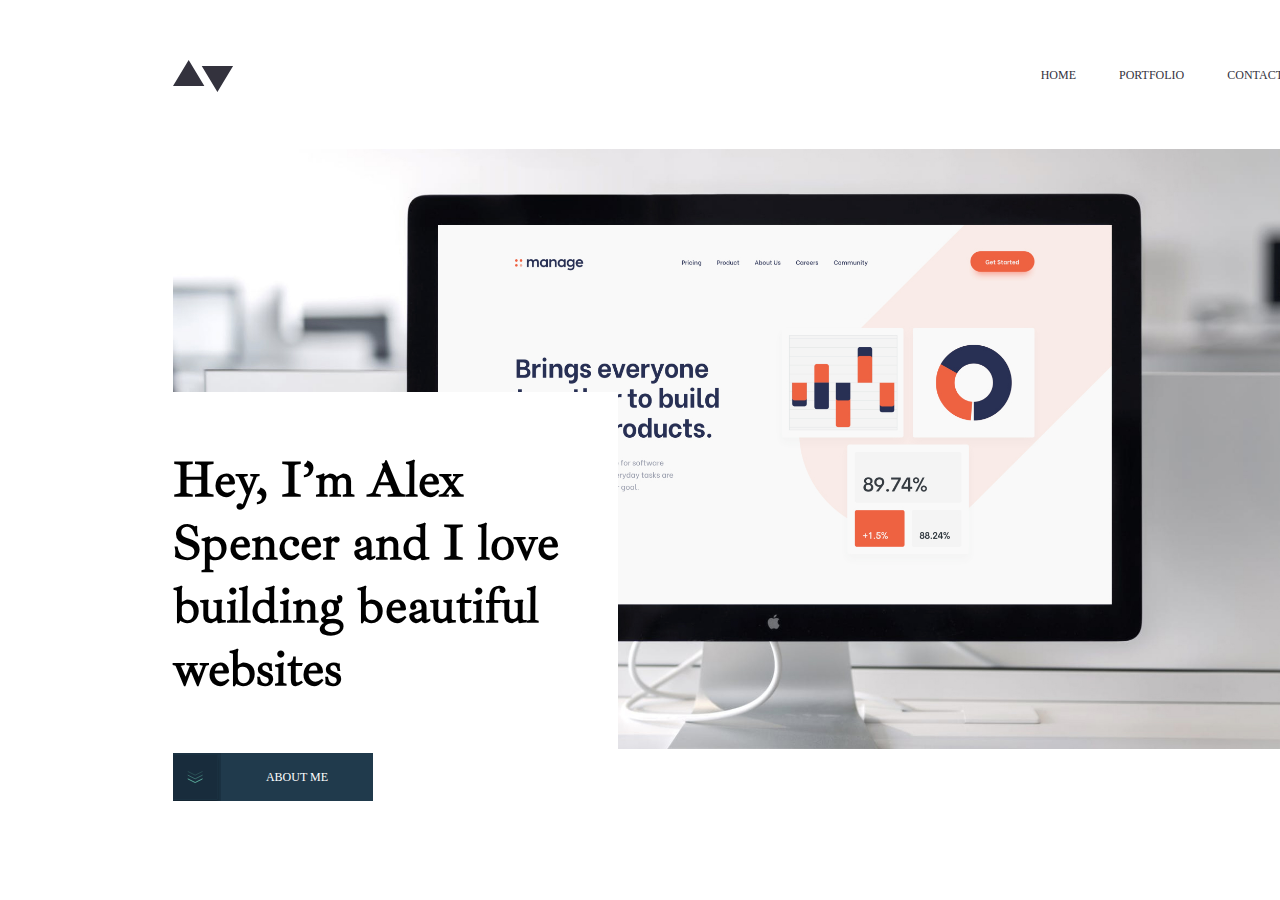
==== index.html @ c8dd1e50 "2-ozgarish" ====
<!DOCTYPE html>
<html lang="en">
  <head>
    <meta charset="UTF-8" />
    <meta http-equiv="X-UA-Compatible" content="IE=edge" />
    <meta name="viewport" content="width=device-width, initial-scale=1.0" />
    <title>minimalist-portfolio-website</title>
    <link rel="stylesheet" href="./scss/main.css" />
  </head>
  <body>
    <div class="container">
      <header>
        <nav>
          <a href="#" class="logo">
            <img src="./img/Combined_Shape_logo.svg" alt="logo" />
          </a>
          <a href="#"
            ><img src="./img/Group.svg" alt="hamburger" class="hamburger"
          /></a>
          <ul class="navbar_ul">
            <li><a href="#">HOME</a></li>
            <li><a href="#">PORTFOLIO</a></li>
            <li><a href="#">CONTACT</a></li>
          </ul>
        </nav>
      </header>
      <main>
        <img src="./img/Bitmap@2x (1).jpg" alt="imgBg" class="imgBg">
      <!-- <section class="intro"> -->
        <div class="content">
          <h1>Minimal list</h1>
          <h2>
            Hey, I’m Alex Spencer and I love building beautiful websites
          </h2>
          <div class="button_div">
            <img src="./img/Group_6.svg" alt="">
            <a href="#">ABOUT ME</a>
          </div>
        </div>
      <!-- </section> -->
    </main> 
    
    </div>
  </body>
</html>
---- scss/main.css ----
.container {
  max-width: 1110px;
  width: 100%;
  margin: 0 auto;
  padding: 0 165px;
}

.container {
  max-width: 1110px;
  width: 100%;
  margin: 0 auto;
  padding: 0 165px;
}

@font-face {
  font-family: "Public";
  src: url(../fonts/PublicSans-Medium.ttf);
}
@font-face {
  font-family: "IbarraRegular";
  src: url(../fonts/IbarraRealNova-Regular.ttf);
}
header {
  width: 100%;
  margin: 56px auto 54px;
}
header nav {
  width: 100%;
  display: flex;
  justify-content: space-between;
  align-items: center;
}
header nav .logo {
  width: 60px;
  height: 32px;
  display: block;
}
header nav .hamburger {
  display: none;
  opacity: 0;
  width: 24px;
  height: 13px;
}
header nav .navbar_ul {
  list-style: none;
  display: flex;
  gap: 43px;
  font-size: 12px;
}
header nav .navbar_ul a {
  text-decoration: none;
  font-size: "publicis";
  color: #33323D;
}
header nav .navbar_ul a:hover {
  color: #5FB4A2;
}

@media only screen and (max-width: 800px) {
  .container {
    max-width: 688px;
    padding-left: 40px;
    padding-right: 40px;
  }
  .container header {
    margin: 64px auto 47px;
  }
}
@media only screen and (max-width: 800px) and (max-width: 400px) {
  .container {
    max-width: 311px;
    padding-left: 32px;
    padding-right: 32px;
  }
  .container header {
    margin: 32px auto 40px;
  }
  .container header ul {
    display: none;
  }
  .container header .hamburger {
    display: block;
    opacity: 1;
  }
}
main {
  width: 100%;
  height: 600px;
  background-image: url(../../img/Bitmap@2x\ \(1\).jpg);
  background-repeat: no-repeat;
  background-position: center;
  background-size: cover;
  display: flex;
  justify-content: start;
  align-items: flex-end;
  padding-right: 25px;
}
main .imgBg {
  display: none;
  width: 100%;
  height: 271px;
  opacity: 0;
}
main .content {
  max-width: 445px;
  max-height: 357px;
  background-color: white;
}
main .content h1 {
  display: none;
}
main .content h2 {
  font-size: 50px;
  font-weight: 700;
  font-family: "IbarraRegular";
  text-align: start;
  margin: 56px 55px 53px 0px;
}
main .content .button_div {
  background-color: #203A4C;
  width: 200px;
  height: 48px;
  display: flex;
}
main .content .button_div a {
  display: inline;
  text-align: center;
  text-decoration: none;
  color: white;
  font-size: 12px;
  width: 100%;
  height: 100%;
  padding-top: 17px;
  padding-bottom: 17px;
}
main .content .button_div img {
  width: 48px;
  height: 48px;
  background-color: #1b3243;
}

@media only screen and (max-width: 800px) {
  main {
    background-image: url(../../img/Bitmap@2x\ \(1\).jpg);
    background-repeat: no-repeat;
    background-position: center;
    background-size: cover;
  }
  main .content {
    max-width: 514px;
    max-height: 278px;
  }
  main .content h2 {
    font-size: 40px;
  }
}
@media only screen and (max-width: 400px) {
  main {
    background-image: none;
    display: flex;
    flex-direction: column;
  }
  main .imgBg {
    display: block;
    opacity: 1;
    margin-bottom: 24px;
  }
  main .content {
    width: 100%;
    margin-bottom: 96px;
    height: auto;
  }
  main .content h2 {
    margin: 0px auto 32px;
  }
}/*# sourceMappingURL=main.css.map */
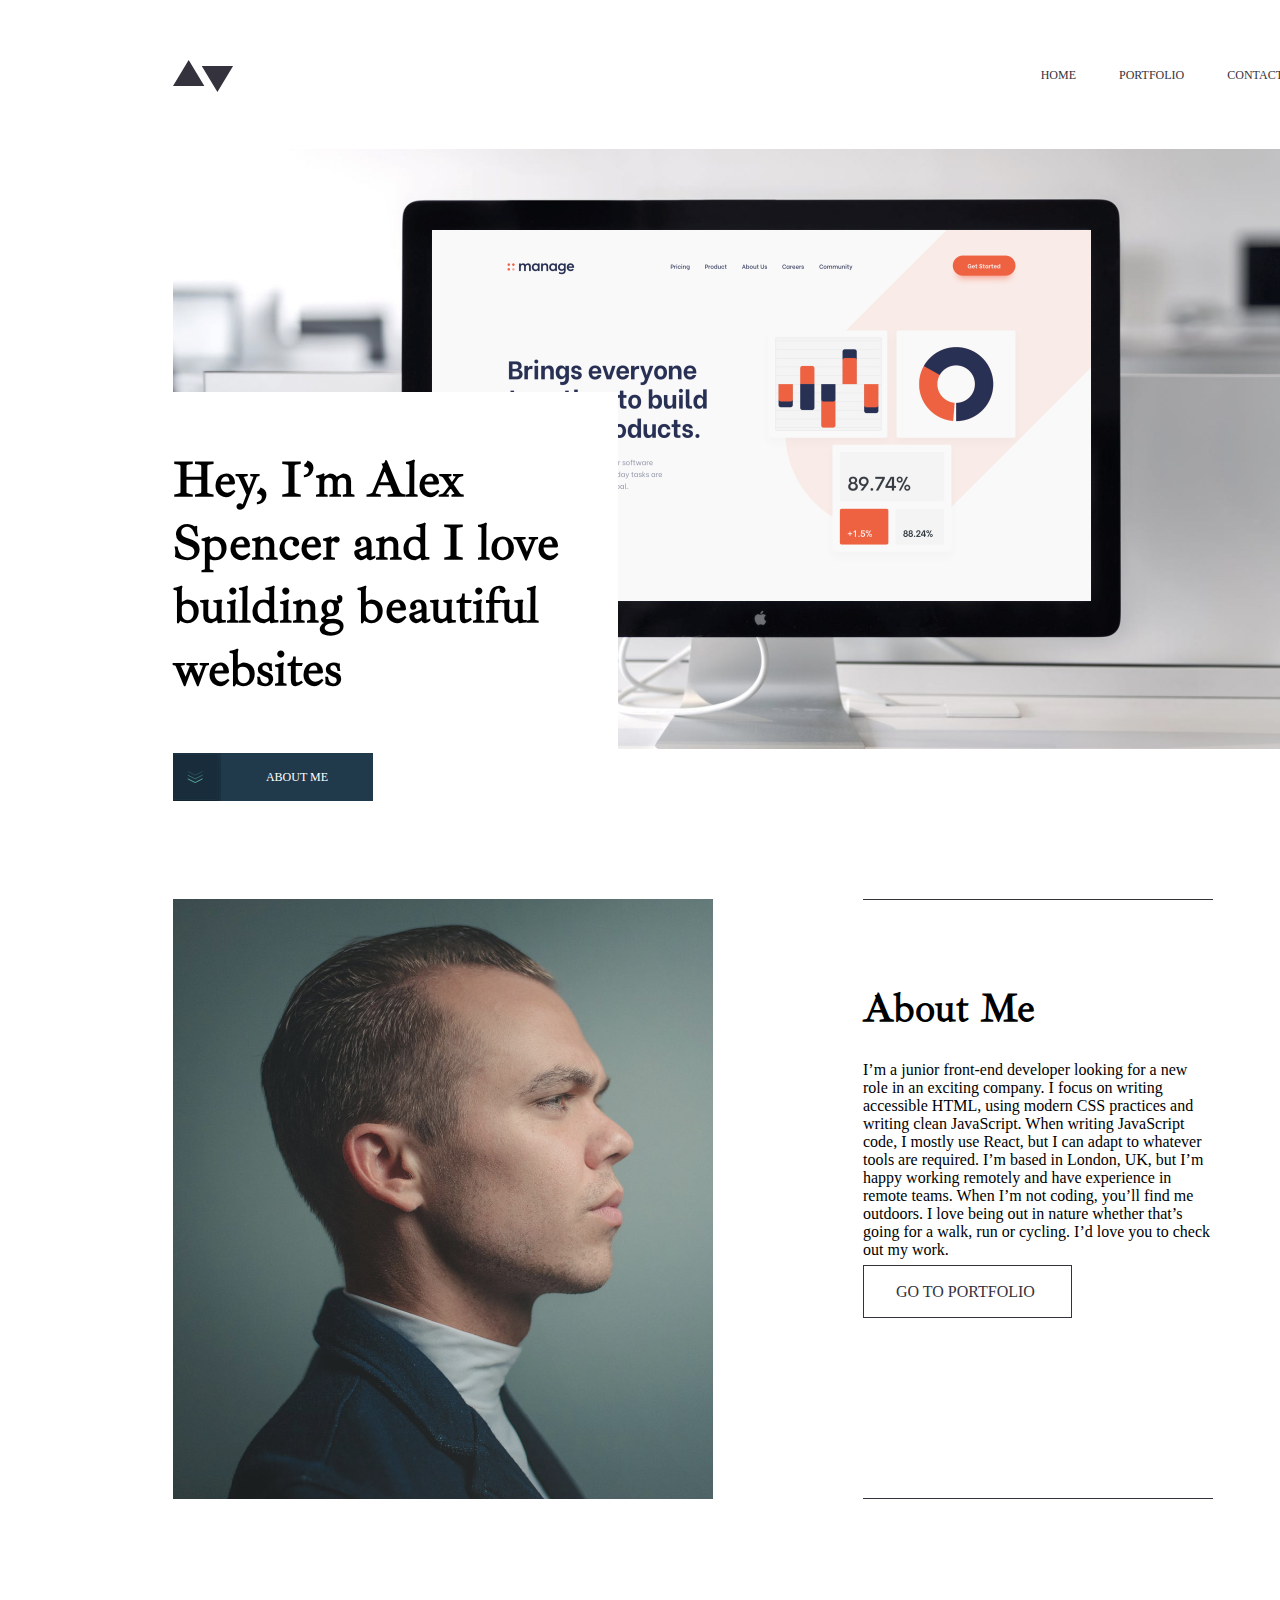
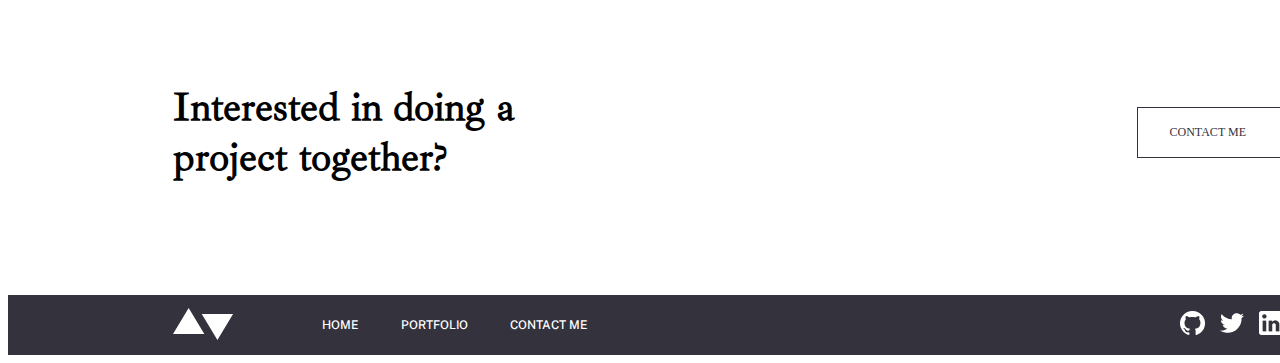
==== commit c1c89979: "thend" ====
--- a/index.html
+++ b/index.html
@@ -11,35 +11,75 @@
     <div class="container">
       <header>
         <nav>
-          <a href="#" class="logo">
+          <a href="./index.html" class="logo">
             <img src="./img/Combined_Shape_logo.svg" alt="logo" />
           </a>
           <a href="#"
             ><img src="./img/Group.svg" alt="hamburger" class="hamburger"
           /></a>
           <ul class="navbar_ul">
-            <li><a href="#">HOME</a></li>
-            <li><a href="#">PORTFOLIO</a></li>
-            <li><a href="#">CONTACT</a></li>
+            <li><a href="./index.html" target="_self">HOME</a></li>
+            <li><a href="./portfolio.html" target="_self">PORTFOLIO</a></li>
+            <li><a href="#contact" target="_self" >CONTACT</a></li>
           </ul>
         </nav>
       </header>
       <main>
-        <img src="./img/Bitmap@2x (1).jpg" alt="imgBg" class="imgBg">
-      <!-- <section class="intro"> -->
+        <img src="./img/Bitmap@2x (1).jpg" alt="imgBg" class="imgBg" />
+
         <div class="content">
           <h1>Minimal list</h1>
-          <h2>
-            Hey, I’m Alex Spencer and I love building beautiful websites
-          </h2>
+          <h2>Hey, I’m Alex Spencer and I love building beautiful websites</h2>
           <div class="button_div">
-            <img src="./img/Group_6.svg" alt="">
+            <img src="./img/Group_6.svg" alt="" />
             <a href="#">ABOUT ME</a>
           </div>
         </div>
-      <!-- </section> -->
-    </main> 
-    
+      </main>
+      <div class="about">
+        <img src="./img/Group _5.jpg" alt="" class="img_about_desktop" />
+        <img src="./img/tablet_about.jpg" alt="" class="img_about_tablet" />
+        <div class="article">
+          <h2>About Me</h2>
+          <p>
+            I’m a junior front-end developer looking for a new role in an
+            exciting company. I focus on writing accessible HTML, using modern
+            CSS practices and writing clean JavaScript. When writing JavaScript
+            code, I mostly use React, but I can adapt to whatever tools are
+            required. I’m based in London, UK, but I’m happy working remotely
+            and have experience in remote teams. When I’m not coding, you’ll
+            find me outdoors. I love being out in nature whether that’s going
+            for a walk, run or cycling. I’d love you to check out my work.
+          </p>
+          <a href="#">GO TO PORTFOLIO</a>
+        </div>
+      </div>
+      <div class="advaic" id="contact" >
+        <h2>Interested in doing a project together?</h2>
+        <a href="#">CONTACT ME</a>
+      </div>
+    </div>
+
+    <div class="container-2">
+      <footer>
+        <div class="footerDivLeft">
+
+          <a href="./index.html" target="_self"><img src="./img/logo_footer.svg" alt="logo" class="logoFooter"></a>
+          <ul>
+            <li><a href="./index.html" target="_blank">HOME</a></li>
+            <li><a href="./portfolio.html" target="_self">PORTFOLIO</a></li>
+            <li><a href="contact" target="_self">CONTACT ME</a></li>
+          </ul>
+        </div>
+        <div class="footerDivRight">
+          <ul>
+            <li><a href="https://github.com/Nomozboyev/Apple-watch/stargazers" target="_blank"><img src="./img/git-logo.png" alt="git"> </a> </li>
+            <li><a href="https://developer.twitter.com/en/docs/twitter-for-websites"><img src="./img/twitter-logo.png" alt="twitter"></a></li>
+            <li><a href=""><img src="./img/in.png" alt="in"></a></li>
+          </ul>
+        </div>
+
+      </footer>
     </div>
   </body>
 </html>
--- a/scss/main.css
+++ b/scss/main.css
@@ -5,6 +5,43 @@
   padding: 0 165px;
 }
 
+@media only screen and (max-width: 915px) {
+  .container {
+    padding-right: 40px;
+    padding-left: 40px;
+    margin: 0px auto;
+  }
+}
+@media only screen and (max-width: 575px) {
+  .container {
+    padding-left: 32px;
+    padding-right: 32px;
+    margin: 0px auto;
+  }
+}
+.container-2 {
+  max-width: 1110px;
+  width: 100%;
+  margin: 0 auto;
+  padding: 0 165px;
+  background-color: #33323D;
+}
+
+@media only screen and (max-width: 915px) {
+  .container-2 {
+    padding-right: 40px;
+    width: 100%;
+    padding-left: 40px;
+    margin: 0px auto;
+  }
+}
+@media only screen and (max-width: 575px) {
+  .container-2 {
+    padding-left: 32px;
+    padding-right: 32px;
+    margin: 0px auto;
+  }
+}
 .container {
   max-width: 1110px;
   width: 100%;
@@ -12,6 +49,43 @@
   padding: 0 165px;
 }
 
+@media only screen and (max-width: 915px) {
+  .container {
+    padding-right: 40px;
+    padding-left: 40px;
+    margin: 0px auto;
+  }
+}
+@media only screen and (max-width: 575px) {
+  .container {
+    padding-left: 32px;
+    padding-right: 32px;
+    margin: 0px auto;
+  }
+}
+.container-2 {
+  max-width: 1110px;
+  width: 100%;
+  margin: 0 auto;
+  padding: 0 165px;
+  background-color: #33323D;
+}
+
+@media only screen and (max-width: 915px) {
+  .container-2 {
+    padding-right: 40px;
+    width: 100%;
+    padding-left: 40px;
+    margin: 0px auto;
+  }
+}
+@media only screen and (max-width: 575px) {
+  .container-2 {
+    padding-left: 32px;
+    padding-right: 32px;
+    margin: 0px auto;
+  }
+}
 @font-face {
   font-family: "Public";
   src: url(../fonts/PublicSans-Medium.ttf);
@@ -56,7 +130,7 @@
   color: #5FB4A2;
 }
 
-@media only screen and (max-width: 800px) {
+@media only screen and (max-width: 915px) {
   .container {
     max-width: 688px;
     padding-left: 40px;
@@ -66,7 +140,7 @@
     margin: 64px auto 47px;
   }
 }
-@media only screen and (max-width: 800px) and (max-width: 400px) {
+@media only screen and (max-width: 915px) and (max-width: 575px) {
   .container {
     max-width: 311px;
     padding-left: 32px;
@@ -93,7 +167,7 @@
   display: flex;
   justify-content: start;
   align-items: flex-end;
-  padding-right: 25px;
+  margin-bottom: 150px;
 }
 main .imgBg {
   display: none;
@@ -139,12 +213,13 @@
   background-color: #1b3243;
 }
 
-@media only screen and (max-width: 800px) {
+@media only screen and (max-width: 915px) {
   main {
     background-image: url(../../img/Bitmap@2x\ \(1\).jpg);
     background-repeat: no-repeat;
     background-position: center;
     background-size: cover;
+    margin-bottom: 96px;
   }
   main .content {
     max-width: 514px;
@@ -154,7 +229,7 @@
     font-size: 40px;
   }
 }
-@media only screen and (max-width: 400px) {
+@media only screen and (max-width: 575px) {
   main {
     background-image: none;
     display: flex;
@@ -173,4 +248,286 @@
   main .content h2 {
     margin: 0px auto 32px;
   }
+}
+.about {
+  width: 100%;
+  display: flex;
+  margin-bottom: 150px;
+  margin-right: 95px;
+}
+.about .img_about_desktop {
+  margin-right: 150px;
+  max-width: 540px;
+  max-height: 600px;
+}
+.about .img_about_tablet {
+  display: none;
+  width: 281px;
+  height: 600px;
+  opacity: 0;
+}
+
+.article {
+  max-width: 350px;
+  padding-top: 50px;
+  padding-bottom: 46px;
+  border-top: 1px solid #33323D;
+  border-bottom: 1px solid #33323D;
+}
+.article h2 {
+  font-size: 40px;
+  font-family: "IbarraRegular";
+  margin-bottom: 28px;
+}
+.article p {
+  margin-bottom: 24px;
+}
+.article a {
+  text-decoration: none;
+  border: 1px solid #33323D;
+  color: #33323D;
+  text-align: center;
+  padding-top: 17px;
+  padding-right: 36px;
+  padding-bottom: 17px;
+  padding-left: 32px;
+}
+
+@media only screen and (max-width: 915px) {
+  .about {
+    margin-bottom: 69px;
+    margin-right: 0px;
+  }
+  .about .img_about_desktop {
+    display: none;
+  }
+  .about .img_about_tablet {
+    display: block;
+    opacity: 1;
+    margin-right: 69px;
+  }
+  .about .article {
+    max-width: 339px;
+  }
+}
+@media only screen and (max-width: 575px) {
+  .about {
+    display: flex;
+    flex-direction: column;
+  }
+  .about .img_about_desktop {
+    display: block;
+    width: 100%;
+    margin-bottom: 32px;
+    opacity: 1;
+  }
+  .about .img_about_tablet {
+    display: none;
+  }
+  .about .article {
+    width: 100%;
+    padding-top: 32px;
+    padding-bottom: 32px;
+    margin-bottom: 51px;
+  }
+  .about .article h2 {
+    margin-bottom: 28px;
+  }
+  .about .article p {
+    margin-bottom: 24px;
+  }
+}
+.portfolio_about-1 {
+  display: flex;
+  margin-bottom: 80px;
+  margin-right: 95px;
+}
+
+.img_about_desktop-1_1 {
+  margin-right: 150px;
+  max-width: 540px;
+}
+
+.img_about_tablet-1_2 {
+  display: none;
+  width: 339px;
+  opacity: 0;
+}
+
+@media only screen and (max-width: 915px) {
+  .portfolio_about-1 {
+    margin-bottom: 69px;
+    margin-right: 0px;
+  }
+  .img_about_desktop-1_1 {
+    display: none;
+  }
+  .img_about_tablet-1_2 {
+    display: block;
+    opacity: 1;
+    margin-right: 69px;
+  }
+}
+@media only screen and (max-width: 575px) {
+  .portfolio_about-1 {
+    display: flex;
+    flex-direction: column;
+  }
+  .img_about_desktop-1_1 {
+    display: block;
+    width: 100%;
+    opacity: 1;
+    margin: 0px auto 32px;
+  }
+  .img_about_tablet-1_2 {
+    display: none;
+  }
+}
+.portfolio_about-2 {
+  display: flex;
+  flex-direction: row-reverse;
+  margin-left: 95px;
+  margin-bottom: 80px;
+}
+
+.img_about_desktop-2_1 {
+  max-width: 540px;
+  margin-left: 150px;
+}
+
+.img_about_tablet-2_2 {
+  display: none;
+  max-width: 339px;
+  opacity: 0;
+}
+
+@media only screen and (max-width: 915px) {
+  .portfolio_about-2 {
+    margin-bottom: 69px;
+    margin-left: 0px;
+  }
+  .img_about_desktop-2_1 {
+    display: none;
+  }
+  .img_about_tablet-2_2 {
+    display: block;
+    opacity: 1;
+    padding-left: 69px;
+  }
+}
+@media only screen and (max-width: 575px) {
+  .portfolio_about-2 {
+    display: flex;
+    flex-direction: column;
+    margin: auto;
+  }
+  .img_about_desktop-2_1 {
+    display: block;
+    width: 100%;
+    padding-bottom: 32px;
+    opacity: 1;
+    margin: 0px;
+  }
+  .img_about_tablet-2_2 {
+    display: none;
+    padding: 0px;
+  }
+}
+.advaic {
+  width: 100%;
+  display: flex;
+  gap: 32px;
+  justify-content: space-between;
+  align-items: center;
+  margin-bottom: 80px;
+}
+.advaic h2 {
+  font-size: 40px;
+  font-weight: 700;
+  font-family: "IbarraRegular";
+  max-width: 350px;
+}
+.advaic span {
+  max-width: 534px;
+  border-bottom: 5px solid #33323D;
+}
+.advaic a {
+  font-size: 12px;
+  text-decoration: none;
+  border: 1px solid #33323D;
+  color: #33323D;
+  text-align: center;
+  padding-top: 17px;
+  padding-right: 36px;
+  padding-bottom: 17px;
+  padding-left: 32px;
+}
+
+@media only screen and (max-width: 575px) {
+  .advaic {
+    display: flex;
+    flex-direction: column;
+    gap: 40px;
+  }
+  .advaic h2 {
+    text-align: center;
+  }
+  .advaic a {
+    text-align: center;
+  }
+}
+footer {
+  display: flex;
+  justify-content: space-between;
+  align-items: center;
+  background-color: #33323D;
+  width: 100%;
+}
+
+.footerDivLeft {
+  display: flex;
+  gap: 48px;
+  align-items: center;
+}
+.footerDivLeft ul {
+  display: flex;
+  gap: 42px;
+  list-style: none;
+}
+.footerDivLeft a {
+  display: block;
+  text-decoration: none;
+  color: white;
+  font-family: "Public";
+  font-size: 12px;
+}
+
+.footerDivRight ul {
+  list-style: none;
+  display: flex;
+  gap: 15px;
+  align-items: center;
+}
+
+@media only screen and (max-width: 575px) {
+  footer {
+    display: flex;
+    justify-content: center;
+    flex-direction: column;
+    background-color: #33323D;
+    padding-top: 56px;
+    padding-bottom: 56px;
+  }
+  footer .footerDivLeft {
+    flex-direction: column;
+  }
+  footer .footerDivLeft ul {
+    flex-direction: column;
+    padding: 0;
+    justify-content: center;
+    align-items: center;
+  }
+  footer .footerDivRight ul {
+    padding: 0;
+  }
 }/*# sourceMappingURL=main.css.map */